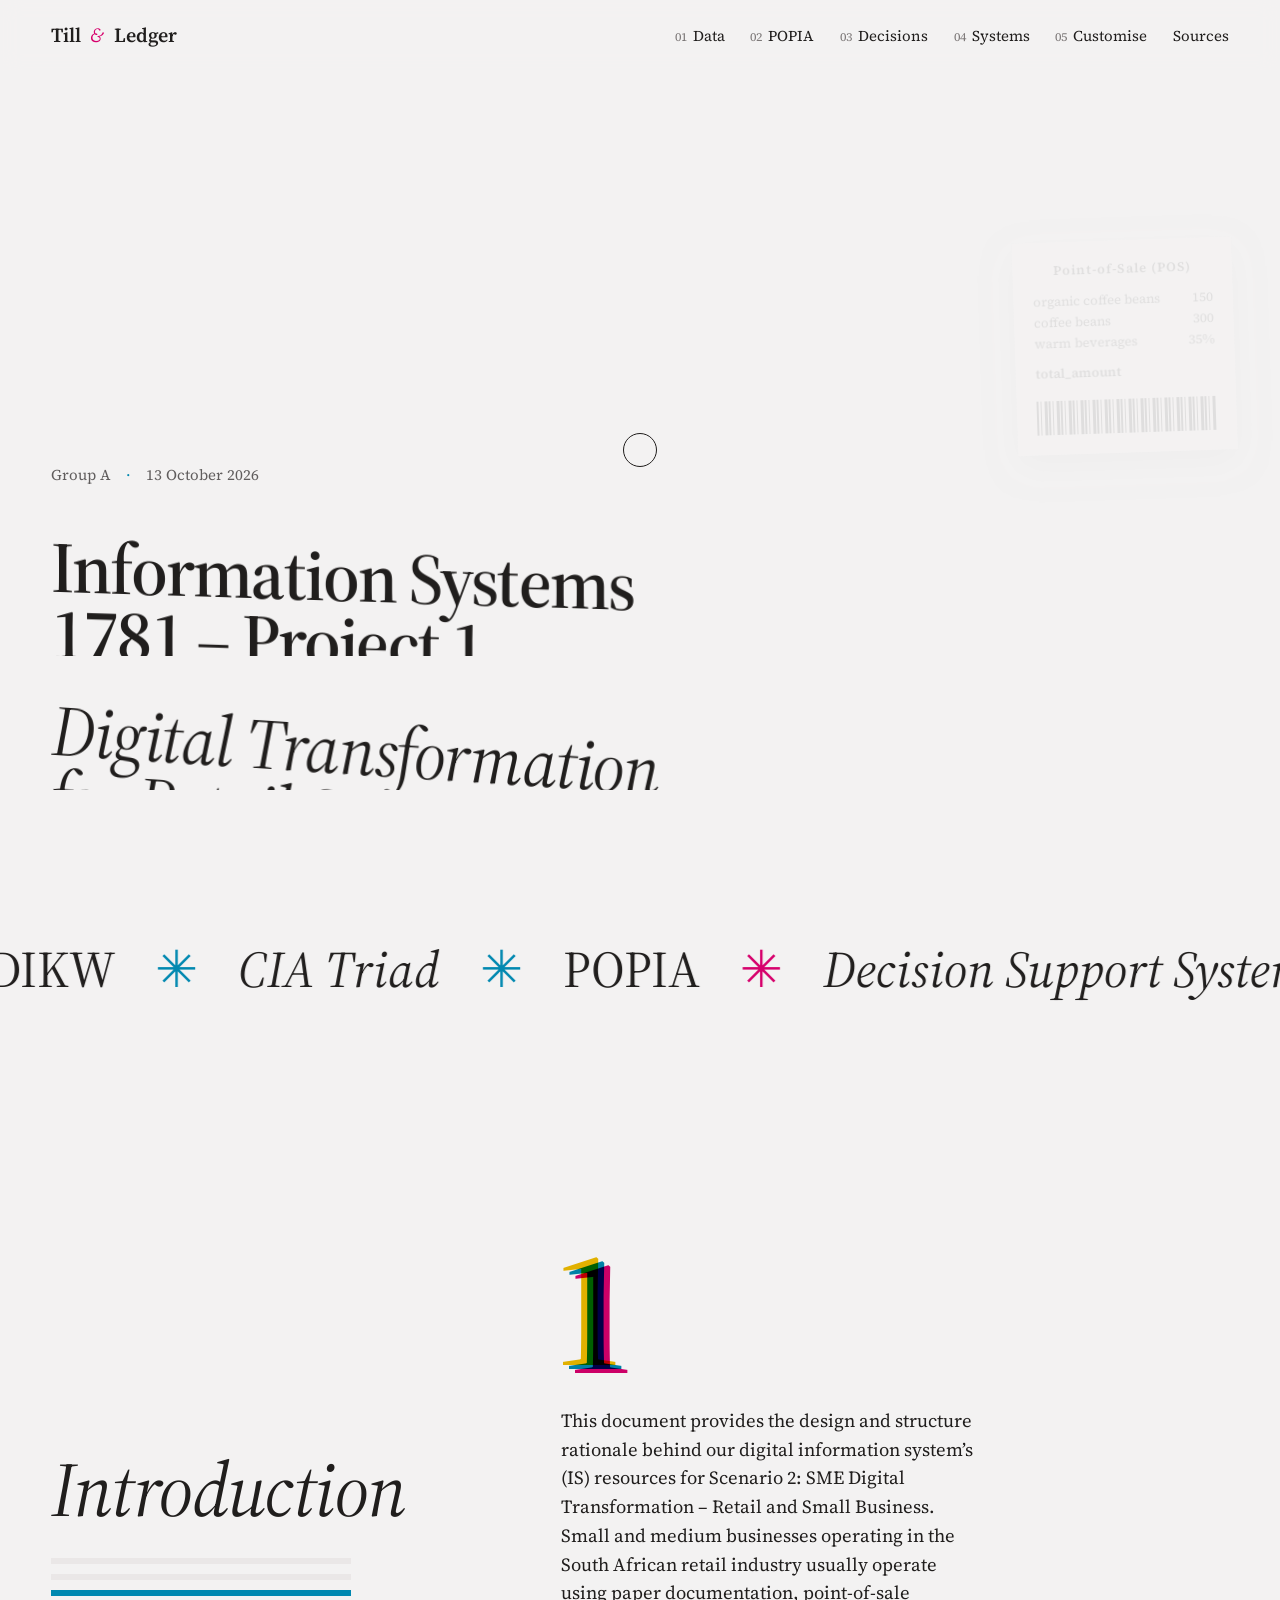
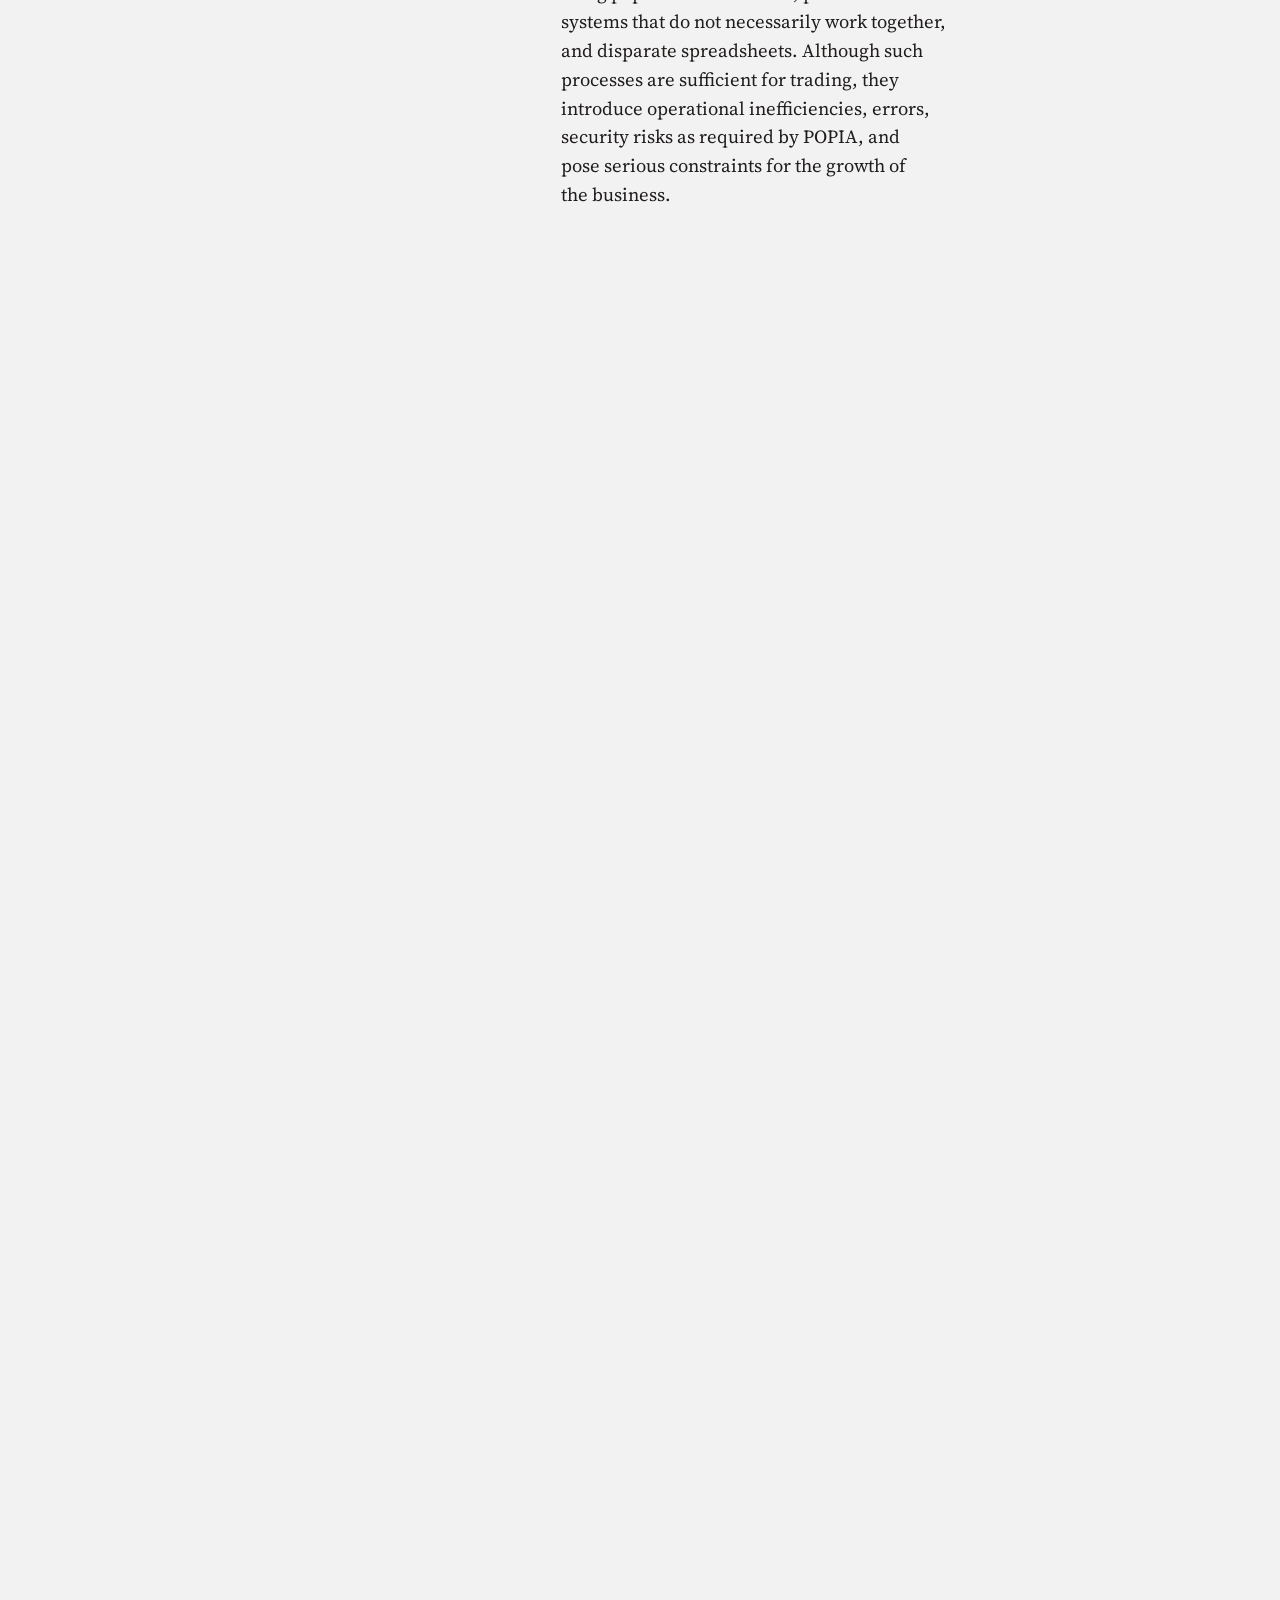
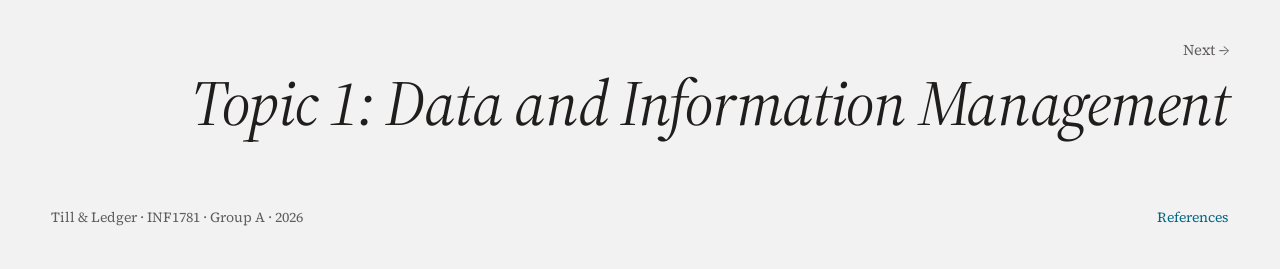
==== index.html @ 56c62fa7 "Add the Till & Ledger site: seven pages from the Group A rationale Each page takes its layout and sc" ====
<!DOCTYPE html>
<html lang="en">
<head>
<meta charset="utf-8">
<title>Till &amp; Ledger</title>
<link rel="icon" href="data:,">
<meta http-equiv="refresh" content="0; url=Till%20and%20Ledger.html">
<link rel="canonical" href="Till%20and%20Ledger.html">
</head>
<body>
<p><a href="Till%20and%20Ledger.html">Till &amp; Ledger</a></p>
</body>
</html>
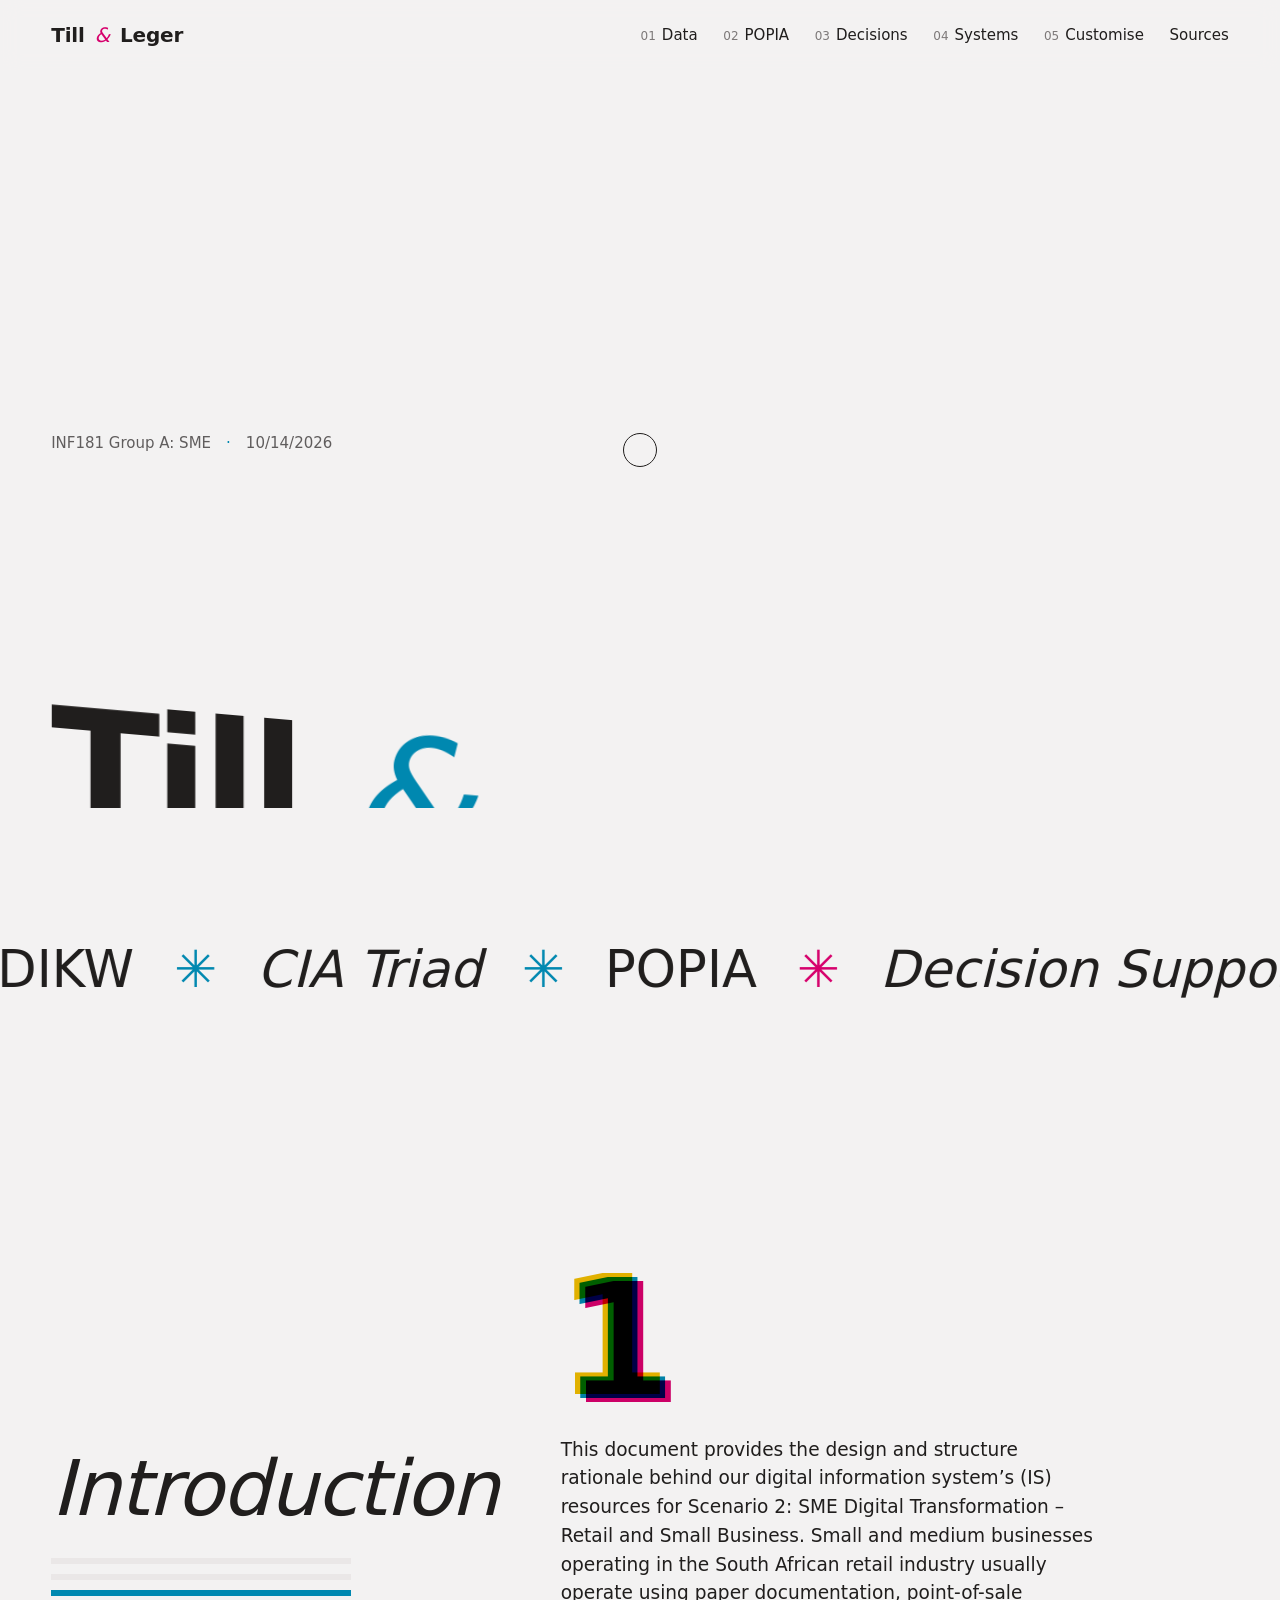
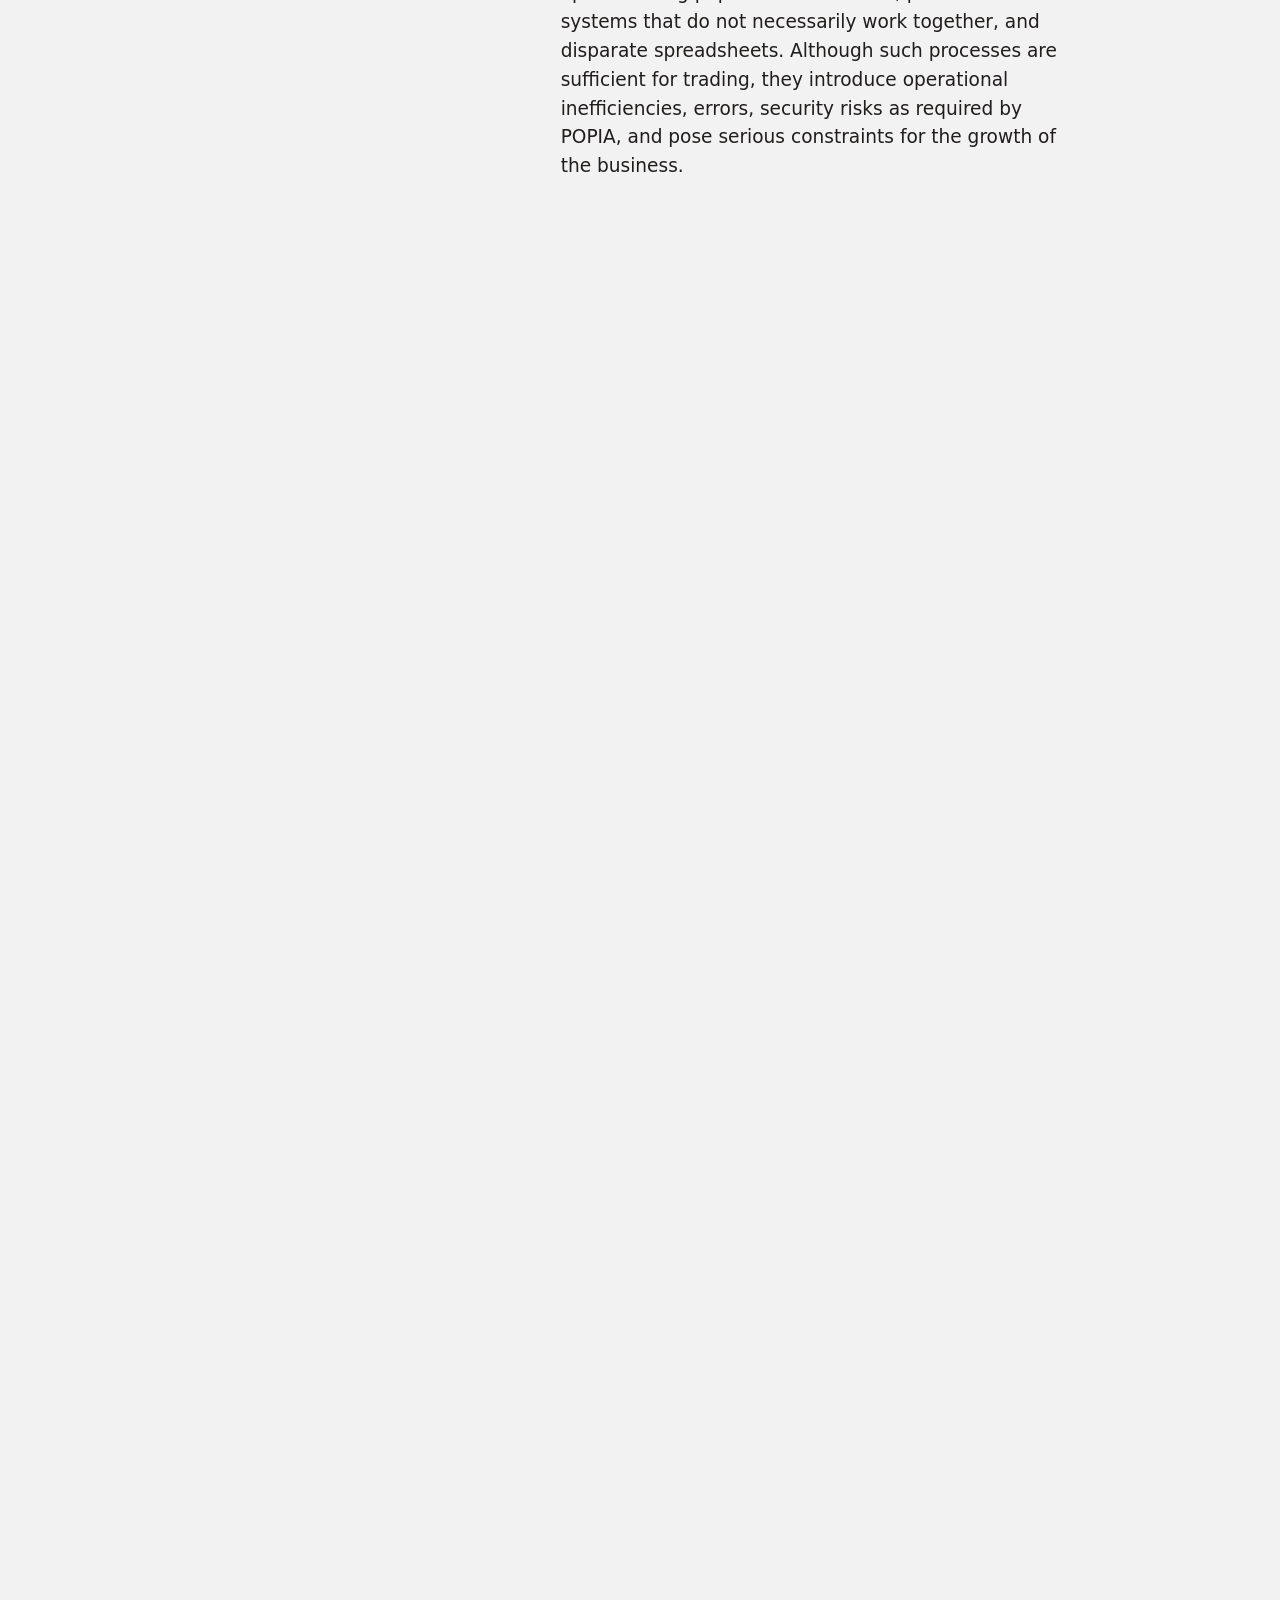
==== commit 5cb8784f: "Update the site to the final INF1781_Project1.pdf Topic 5 now has its full text from the PDF under t" ====
--- a/index.html
+++ b/index.html
@@ -2,12 +2,12 @@
 <html lang="en">
 <head>
 <meta charset="utf-8">
-<title>Till &amp; Ledger</title>
+<title>Till &amp; Leger</title>
 <link rel="icon" href="data:,">
 <meta http-equiv="refresh" content="0; url=Till%20and%20Ledger.html">
 <link rel="canonical" href="Till%20and%20Ledger.html">
 </head>
 <body>
-<p><a href="Till%20and%20Ledger.html">Till &amp; Ledger</a></p>
+<p><a href="Till%20and%20Ledger.html">Till &amp; Leger</a></p>
 </body>
 </html>
